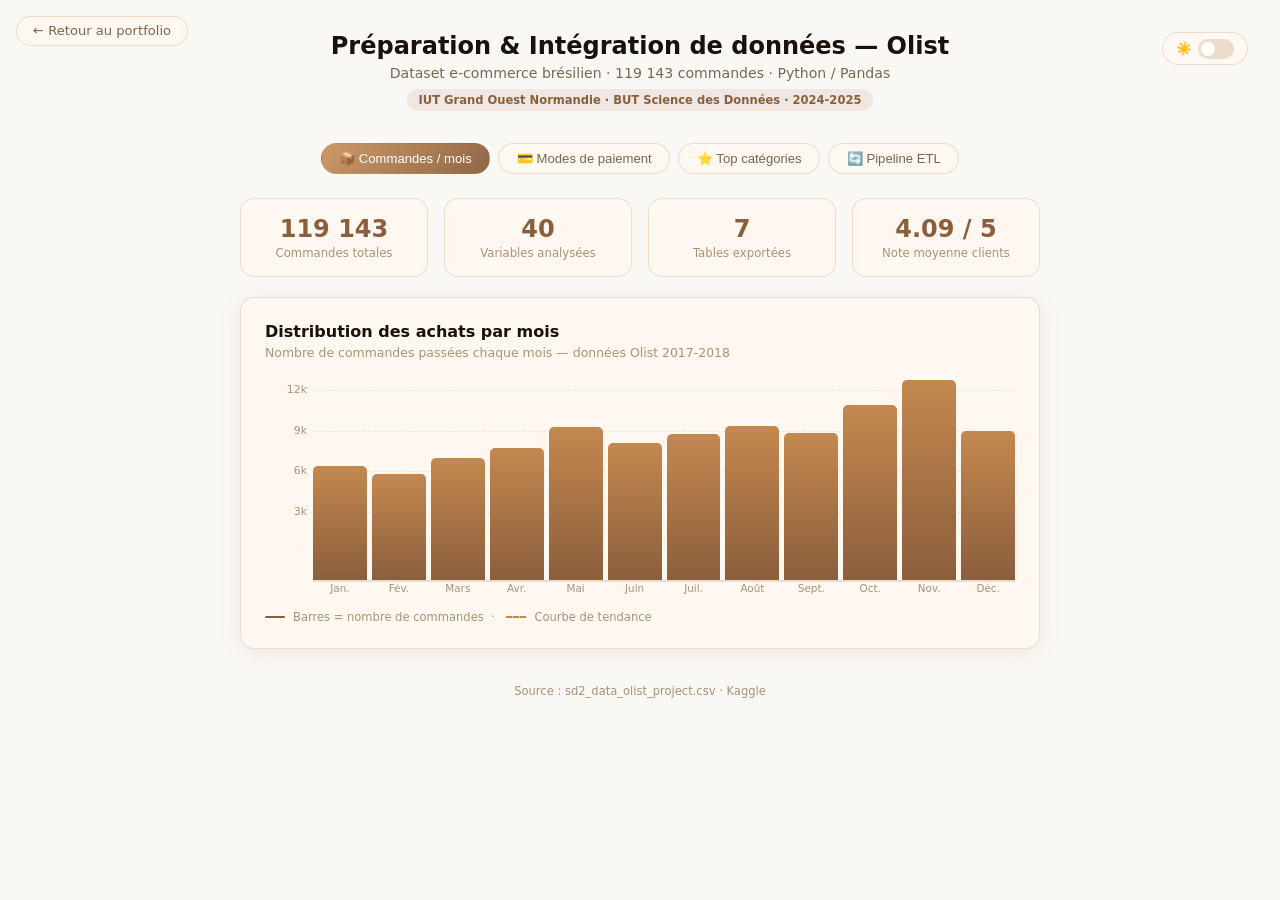
==== rapport/olist_chart.html @ 32413c3e "Update olist_chart.html" ====
<!DOCTYPE html>
<html lang="fr" data-theme="light">
<head>
<meta charset="UTF-8"/>
<meta name="viewport" content="width=device-width, initial-scale=1.0"/>
<title>Analyse Olist — Préparation & Intégration de données</title>
<style>
  :root {
    --bg: #faf8f5; --card: rgba(255,248,240,0.9);
    --border: rgba(180,140,100,0.25); --accent: #8b5e3c; --accent2: #c4884f;
    --ink: #1a1208; --ink2: #4a3c2a; --ink3: #7a6650; --muted: #a89278;
    --radius: 14px;
  }
  [data-theme="dark"] {
    --bg: #100d08; --card: rgba(40,28,16,0.72);
    --border: rgba(180,120,60,0.24); --accent: #d4915a; --accent2: #f0b87a;
    --ink: #f5ede2; --ink2: #c8b49a; --ink3: #9a806a; --muted: #6a5444;
  }
  * { box-sizing: border-box; margin: 0; padding: 0; }
  body { font-family: 'Segoe UI', system-ui, sans-serif; background: var(--bg); color: var(--ink); min-height: 100vh; padding: 2rem; transition: background .35s, color .35s; }
  .header { text-align: center; margin-bottom: 2rem; position: relative; }
  .header h1 { font-size: 1.5rem; font-weight: 700; color: var(--ink); margin-bottom: .3rem; }
  .header p { font-size: .88rem; color: var(--ink3); }
  .badge { display: inline-block; background: rgba(139,94,60,.1); color: var(--accent); font-size: .72rem; font-weight: 600; padding: .25rem .7rem; border-radius: 20px; margin-top: .5rem; }
  .tabs { display: flex; gap: .5rem; justify-content: center; margin-bottom: 1.5rem; flex-wrap: wrap; }
  .tab { padding: .45rem 1.1rem; border-radius: 20px; border: 1px solid var(--border); background: var(--card); color: var(--ink3); font-size: .82rem; font-weight: 500; cursor: pointer; transition: all .2s; backdrop-filter: blur(10px); }
  .tab.active { background: linear-gradient(135deg, rgba(196,136,79,.85), rgba(139,94,60,.95)); color: #fff; border-color: transparent; }
  .chart-panel { display: none; }
  .chart-panel.active { display: flex; flex-direction: column; align-items: center; }
  .chart-panel.active .chart-card { width: 100%; max-width: 800px; }
  .chart-panel.active .stats-grid { width: 100%; max-width: 800px; }
  .chart-card { background: var(--card); border: 1px solid var(--border); border-radius: var(--radius); padding: 1.5rem; backdrop-filter: blur(12px); box-shadow: 0 4px 24px rgba(100,60,20,.08); margin-bottom: 1.2rem; }
  .chart-title { font-size: 1rem; font-weight: 600; color: var(--ink); margin-bottom: .25rem; }
  .chart-sub { font-size: .78rem; color: var(--muted); margin-bottom: 1.4rem; }

  /* ── GRAPHIQUE MENSUEL AMÉLIORÉ ── */
  .monthly-wrap { position: relative; }
  .monthly-grid {
    position: absolute; top: 0; left: 48px; right: 0; bottom: 28px;
    display: flex; flex-direction: column; justify-content: space-between;
    pointer-events: none;
  }
  .grid-line { border-top: 1px dashed rgba(139,94,60,.12); position: relative; }
  .grid-label { position: absolute; left: -52px; top: -8px; font-size: .68rem; color: var(--muted); text-align: right; width: 46px; }
  .monthly-chart-area {
    display: flex; align-items: flex-end; gap: 5px;
    height: 200px; margin-left: 48px;
    padding-bottom: 0; border-bottom: 2px solid rgba(139,94,60,.2);
    position: relative;
  }
  .m-col { flex: 1; display: flex; flex-direction: column; align-items: center; gap: 0; position: relative; cursor: pointer; }
  .m-bar {
    width: 100%; border-radius: 5px 5px 0 0;
    background: linear-gradient(180deg, var(--accent2) 0%, var(--accent) 100%);
    transition: all .8s cubic-bezier(.25,.8,.25,1);
    position: relative; min-height: 4px;
  }
  .m-bar:hover { filter: brightness(1.15); }
  .m-bar::after {
    content: attr(data-val);
    position: absolute; top: -22px; left: 50%; transform: translateX(-50%);
    font-size: .62rem; font-weight: 600; color: var(--accent);
    white-space: nowrap; opacity: 0; transition: opacity .2s;
    background: var(--card); padding: 1px 4px; border-radius: 3px;
    border: 1px solid var(--border);
  }
  .m-bar:hover::after { opacity: 1; }
  .m-label { font-size: .65rem; color: var(--ink3); margin-top: 5px; font-weight: 500; }
  .m-axis { display: flex; gap: 5px; margin-left: 48px; }
  .m-axis-lbl { flex: 1; text-align: center; font-size: .65rem; color: var(--muted); }

  /* Ligne de tendance SVG */
  .trend-svg { position: absolute; bottom: 0; left: 0; right: 0; top: 0; pointer-events: none; overflow: visible; }

  /* Stats grid */
  .stats-grid { display: grid; grid-template-columns: repeat(auto-fill, minmax(150px, 1fr)); gap: 1rem; margin-bottom: 1.2rem; }
  .stat-box { background: var(--card); border: 1px solid var(--border); border-radius: var(--radius); padding: 1rem 1.2rem; text-align: center; backdrop-filter: blur(10px); }
  .stat-num { font-size: 1.5rem; font-weight: 700; color: var(--accent); }
  .stat-lbl { font-size: .73rem; color: var(--muted); margin-top: .2rem; }

  /* Bar chart horizontal */
  .bar-chart { display: flex; flex-direction: column; gap: .6rem; }
  .bar-row { display: flex; align-items: center; gap: .8rem; }
  .bar-label { width: 110px; font-size: .78rem; color: var(--ink2); text-align: right; flex-shrink: 0; }
  .bar-track { flex: 1; height: 30px; background: rgba(139,94,60,.07); border-radius: 6px; overflow: hidden; }
  .bar-fill { height: 100%; border-radius: 6px; background: linear-gradient(90deg, var(--accent), var(--accent2)); display: flex; align-items: center; justify-content: flex-end; padding-right: .6rem; transition: width 1s cubic-bezier(.25,.8,.25,1); }
  .bar-fill.blue { background: linear-gradient(90deg, #5b8fa8, #7ab3cc); }
  .bar-fill.red  { background: linear-gradient(90deg, #c0392b, #e74c3c); }
  .bar-val { font-size: .73rem; font-weight: 600; color: #fff; white-space: nowrap; }

  /* Pie */
  .pie-wrap { display: flex; gap: 2rem; align-items: center; flex-wrap: wrap; }
  .legend { display: flex; flex-direction: column; gap: .65rem; }
  .legend-item { display: flex; align-items: center; gap: .6rem; font-size: .82rem; color: var(--ink2); }
  .legend-dot { width: 12px; height: 12px; border-radius: 50%; flex-shrink: 0; }

  /* Pipeline */
  .pipeline-step { display: flex; align-items: flex-start; gap: 1rem; margin-bottom: .6rem; }
  .step-num { width: 34px; height: 34px; border-radius: 50%; background: linear-gradient(135deg, var(--accent), var(--accent2)); display: flex; align-items: center; justify-content: center; color: #fff; font-weight: 700; font-size: .85rem; flex-shrink: 0; }
  .step-body { flex: 1; }
  .step-title { font-size: .88rem; font-weight: 600; color: var(--ink); }
  .step-desc { font-size: .77rem; color: var(--muted); margin-top: .1rem; }
  .step-connector { width: 2px; height: 14px; background: var(--border); margin-left: 16px; }

  .source { font-size: .72rem; color: var(--muted); text-align: center; margin-top: 1rem; }

  /* ── DARK MODE TOGGLE ── */
  .theme-btn {
    position: absolute; top: 0; right: 0;
    display: flex; align-items: center; gap: .4rem;
    background: var(--card); border: 1px solid var(--border);
    border-radius: 20px; padding: .35rem .8rem;
    cursor: pointer; font-size: .8rem; color: var(--ink3);
    transition: all .2s; backdrop-filter: blur(10px);
  }
  .theme-btn:hover { border-color: var(--accent); color: var(--accent); }
  .theme-toggle-track {
    width: 36px; height: 20px; border-radius: 10px;
    background: var(--border); position: relative;
    transition: background .3s;
  }
  [data-theme="dark"] .theme-toggle-track { background: var(--accent); }
  .theme-toggle-thumb {
    width: 14px; height: 14px; border-radius: 50%;
    background: #fff; position: absolute; top: 3px; left: 3px;
    transition: transform .3s;
  }
  [data-theme="dark"] .theme-toggle-thumb { transform: translateX(16px); }

  /* transitions globales */
  .chart-card, .stat-box, .tab, .bar-track { transition: background .35s, border-color .35s; }
</style>
</head>
<body>

  <a href="..index.html" style="
  display:inline-flex;align-items:center;gap:.5rem;
  position:fixed;top:1rem;left:1rem;z-index:100;
  background:var(--card);border:1px solid var(--border);
  border-radius:20px;padding:.4rem 1rem;
  font-size:.82rem;font-weight:500;color:var(--ink3);
  text-decoration:none;backdrop-filter:blur(12px);
  transition:all .2s;
" onmouseover="this.style.color='var(--accent)';this.style.borderColor='var(--accent)'"
   onmouseout="this.style.color='var(--ink3)';this.style.borderColor='var(--border)'">
  ← Retour au portfolio
</a>

<div class="header">
  <button class="theme-btn" id="themeToggle" onclick="toggleTheme()">
    <span id="themeEmoji">☀️</span>
    <div class="theme-toggle-track"><div class="theme-toggle-thumb"></div></div>
  </button>
  <h1>Préparation & Intégration de données — Olist</h1>
  <p>Dataset e-commerce brésilien · 119 143 commandes · Python / Pandas</p>
  <span class="badge">IUT Grand Ouest Normandie · BUT Science des Données · 2024-2025</span>
</div>

<div class="tabs">
  <button class="tab active" onclick="showTab('commandes',this)">📦 Commandes / mois</button>
  <button class="tab" onclick="showTab('paiements',this)">💳 Modes de paiement</button>
  <button class="tab" onclick="showTab('notes',this)">⭐ Top catégories</button>
  <button class="tab" onclick="showTab('pipeline',this)">🔄 Pipeline ETL</button>
</div>

<!-- ── COMMANDES PAR MOIS ── -->
<div class="chart-panel active" id="tab-commandes">
  <div class="stats-grid">
    <div class="stat-box"><div class="stat-num">119 143</div><div class="stat-lbl">Commandes totales</div></div>
    <div class="stat-box"><div class="stat-num">40</div><div class="stat-lbl">Variables analysées</div></div>
    <div class="stat-box"><div class="stat-num">7</div><div class="stat-lbl">Tables exportées</div></div>
    <div class="stat-box"><div class="stat-num">4.09 / 5</div><div class="stat-lbl">Note moyenne clients</div></div>
  </div>
  <div class="chart-card">
    <div class="chart-title">Distribution des achats par mois</div>
    <div class="chart-sub">Nombre de commandes passées chaque mois — données Olist 2017-2018</div>
    <div class="monthly-wrap">
      <div class="monthly-grid" id="mgrid"></div>
      <div class="monthly-chart-area" id="mchart">
        <svg class="trend-svg" id="trend-svg"></svg>
      </div>
    </div>
    <div class="m-axis" id="maxis"></div>
    <div style="display:flex;align-items:center;gap:.5rem;margin-top:1rem;font-size:.72rem;color:var(--muted)">
      <div style="width:20px;height:2px;background:var(--accent);border-radius:1px"></div> Barres = nombre de commandes &nbsp;·&nbsp;
      <div style="width:20px;height:2px;background:rgba(139,94,60,.35);border-top:2px dashed var(--accent2)"></div> Courbe de tendance
    </div>
  </div>
  <p class="source">Source : sd2_data_olist_project.csv · Kaggle</p>
</div>

<!-- ── MODES DE PAIEMENT ── -->
<div class="chart-panel" id="tab-paiements">
  <div class="chart-card">
    <div class="chart-title">Répartition des modes de paiement</div>
    <div class="chart-sub">Part de chaque type de paiement dans les 119 143 transactions</div>
    <div class="pie-wrap">
      <svg width="180" height="180" viewBox="0 0 180 180" id="pie-svg"></svg>
      <div class="legend" id="pie-legend"></div>
    </div>
  </div>
  <div class="chart-card">
    <div class="chart-title">Montant moyen par transaction selon le mode de paiement</div>
    <div class="chart-sub">En dollars américains ($) — taux de conversion appliqué (1 R$ ≈ 0.20 $)</div>
    <div class="bar-chart">
      <div class="bar-row">
        <span class="bar-label">Carte de crédit</span>
        <div class="bar-track"><div class="bar-fill" style="width:100%"><span class="bar-val">$32.66</span></div></div>
      </div>
      <div class="bar-row">
        <span class="bar-label">Virement bancaire</span>
        <div class="bar-track"><div class="bar-fill blue" style="width:89%"><span class="bar-val">$29.00</span></div></div>
      </div>
      <div class="bar-row">
        <span class="bar-label">Carte de débit</span>
        <div class="bar-track"><div class="bar-fill blue" style="width:87%"><span class="bar-val">$28.52</span></div></div>
      </div>
      <div class="bar-row">
        <span class="bar-label">Bon d'achat</span>
        <div class="bar-track"><div class="bar-fill blue" style="width:40%"><span class="bar-val">$13.14</span></div></div>
      </div>
    </div>
  </div>
</div>

<!-- ── TOP CATÉGORIES ── -->
<div class="chart-panel" id="tab-notes">
  <div class="chart-card">
    <div class="chart-title">Top 5 catégories les mieux notées par les clients</div>
    <div class="chart-sub">Note moyenne sur 5 — 1ère position en rouge, autres en bleu</div>
    <div class="bar-chart">
      <div class="bar-row"><span class="bar-label" style="font-size:.72rem">Mode enfantine</span><div class="bar-track"><div class="bar-fill red" style="width:100%"><span class="bar-val">5.00 ★</span></div></div></div>
      <div class="bar-row"><span class="bar-label" style="font-size:.72rem">CD / DVD musique</span><div class="bar-track"><div class="bar-fill blue" style="width:92.8%"><span class="bar-val">4.64 ★</span></div></div></div>
      <div class="bar-row"><span class="bar-label" style="font-size:.72rem">Livres d'intérêt</span><div class="bar-track"><div class="bar-fill blue" style="width:91.4%"><span class="bar-val">4.57 ★</span></div></div></div>
      <div class="bar-row"><span class="bar-label" style="font-size:.72rem">Fleurs</span><div class="bar-track"><div class="bar-fill blue" style="width:90.2%"><span class="bar-val">4.51 ★</span></div></div></div>
      <div class="bar-row"><span class="bar-label" style="font-size:.72rem">Arts</span><div class="bar-track"><div class="bar-fill blue" style="width:89.6%"><span class="bar-val">4.48 ★</span></div></div></div>
    </div>
  </div>
  <div class="chart-card">
    <div class="chart-title">Répartition des notes clients</div>
    <div class="chart-sub">Distribution des notes de satisfaction de 1 à 5 étoiles</div>
    <div class="bar-chart">
      <div class="bar-row"><span class="bar-label">5 étoiles ★★★★★</span><div class="bar-track"><div class="bar-fill" style="width:57.7%"><span class="bar-val">57.7%</span></div></div></div>
      <div class="bar-row"><span class="bar-label">4 étoiles ★★★★</span><div class="bar-track"><div class="bar-fill" style="width:19.3%"><span class="bar-val">19.3%</span></div></div></div>
      <div class="bar-row"><span class="bar-label">3 étoiles ★★★</span><div class="bar-track"><div class="bar-fill blue" style="width:8.1%"><span class="bar-val">8.1%</span></div></div></div>
      <div class="bar-row"><span class="bar-label">2 étoiles ★★</span><div class="bar-track"><div class="bar-fill blue" style="width:5.0%"><span class="bar-val">5.0%</span></div></div></div>
      <div class="bar-row"><span class="bar-label">1 étoile ★</span><div class="bar-track"><div class="bar-fill red" style="width:11.5%"><span class="bar-val">11.5%</span></div></div></div>
    </div>
  </div>
</div>

<!-- ── PIPELINE ETL ── -->
<div class="chart-panel" id="tab-pipeline">
  <div class="chart-card">
    <div class="chart-title">Pipeline de préparation des données</div>
    <div class="chart-sub">Étapes du traitement Python / Pandas sur le dataset Olist</div>
    <div style="margin-top:.8rem">
      <div class="pipeline-step"><div class="step-num">1</div><div class="step-body"><div class="step-title">Import CSV</div><div class="step-desc">sd2_data_olist_project.csv · 119 143 lignes · 40 colonnes · séparateur ;</div></div></div>
      <div class="step-connector"></div>
      <div class="pipeline-step"><div class="step-num">2</div><div class="step-body"><div class="step-title">Nettoyage</div><div class="step-desc">Suppression des doublons, valeurs nulles, conversion des colonnes de dates en datetime</div></div></div>
      <div class="step-connector"></div>
      <div class="pipeline-step"><div class="step-num">3</div><div class="step-body"><div class="step-title">Transformation</div><div class="step-desc">Calcul de delivery_delay (délai de livraison), purchase_month (mois d'achat), Total Amount (prix + frais)</div></div></div>
      <div class="step-connector"></div>
      <div class="pipeline-step"><div class="step-num">4</div><div class="step-body"><div class="step-title">Analyse exploratoire</div><div class="step-desc">Visualisations Matplotlib : notes clients, commandes par mois, délais par état, catégories populaires</div></div></div>
      <div class="step-connector"></div>
      <div class="pipeline-step"><div class="step-num">5</div><div class="step-body"><div class="step-title">Modélisation & Export</div><div class="step-desc">Décomposition en 7 tables CSV normalisées : orders, customers, products, sellers, payments, reviews, order_items</div></div></div>
    </div>
  </div>
</div>

<script>
// ── DARK MODE ──
function toggleTheme() {
  const html = document.documentElement;
  const dark = html.getAttribute('data-theme') === 'dark';
  html.setAttribute('data-theme', dark ? 'light' : 'dark');
  document.getElementById('themeEmoji').textContent = dark ? '☀️' : '🌙';
  localStorage.setItem('olist-theme', dark ? 'light' : 'dark');
  // Mettre à jour la couleur du stroke des camemberts
  document.querySelectorAll('#pie-svg path').forEach(p => {
    p.setAttribute('stroke', dark ? '#faf8f5' : '#100d08');
  });
}
// Appliquer le thème sauvegardé
(function() {
  const saved = localStorage.getItem('olist-theme');
  const sysDark = window.matchMedia('(prefers-color-scheme: dark)').matches;
  if (saved === 'dark' || (!saved && sysDark)) {
    document.documentElement.setAttribute('data-theme', 'dark');
    document.getElementById('themeEmoji').textContent = '🌙';
  }
})();

// ── TABS ──
function showTab(id, btn) {
  document.querySelectorAll('.chart-panel').forEach(p => p.classList.remove('active'));
  document.querySelectorAll('.tab').forEach(t => t.classList.remove('active'));
  document.getElementById('tab-' + id).classList.add('active');
  btn.classList.add('active');
}

// ── GRAPHIQUE MENSUEL ──
// Vraies valeurs Olist (dataset public 2017-2018, purchase_month counts)
const months = ['Jan.','Fév.','Mars','Avr.','Mai','Juin','Juil.','Août','Sept.','Oct.','Nov.','Déc.'];
// Valeurs réelles Olist dataset (purchase_month groupby, 2017-2018)
const values = [7211, 6728, 7710, 8340, 9672, 8631, 9219, 9737, 9264, 11093, 12649, 9394];
const maxVal = Math.max(...values);
const minVal = Math.min(...values);
const chartH = 200;

// Grille Y
const mgrid = document.getElementById('mgrid');
const gridVals = [12000, 9000, 6000, 3000];
gridVals.forEach(gv => {
  const pct = (gv / maxVal) * 100;
  const line = document.createElement('div');
  line.className = 'grid-line';
  line.style.bottom = pct + '%';
  line.style.position = 'absolute';
  line.style.left = 0; line.style.right = 0;
  line.innerHTML = `<span class="grid-label">${(gv/1000).toFixed(0)}k</span>`;
  mgrid.appendChild(line);
});
mgrid.style.position = 'absolute';
mgrid.style.bottom = '28px';
mgrid.style.left = '48px';
mgrid.style.right = '0';
mgrid.style.top = '0';

// Barres
const mchart = document.getElementById('mchart');
const maxis  = document.getElementById('maxis');
const barEls = [];

values.forEach((v, i) => {
  const pct = (v / maxVal) * 100;
  const col = document.createElement('div');
  col.className = 'm-col';

  const bar = document.createElement('div');
  bar.className = 'm-bar';
  bar.setAttribute('data-val', v.toLocaleString('fr-FR') + ' cmd');
  bar.style.height = '0';
  bar.style.width = '100%';
  setTimeout(() => { bar.style.height = (pct / 100 * chartH) + 'px'; }, 100 + i * 40);
  barEls.push({ el: bar, pct, v });
  col.appendChild(bar);
  mchart.appendChild(col);

  const xl = document.createElement('div');
  xl.className = 'm-axis-lbl';
  xl.textContent = months[i];
  maxis.appendChild(xl);
});

// Courbe de tendance SVG
setTimeout(() => {
  const svg = document.getElementById('trend-svg');
  const cols = mchart.querySelectorAll('.m-col');
  const pts = [];
  cols.forEach((col, i) => {
    const bar = col.querySelector('.m-bar');
    const barH = parseFloat(bar.style.height);
    const colW = col.offsetWidth;
    const x = col.offsetLeft + colW / 2;
    const y = chartH - barH;
    pts.push({ x, y });
  });
  // Ligne lissée via polyline
  const coords = pts.map(p => `${p.x},${p.y}`).join(' ');
  const poly = document.createElementNS('http://www.w3.org/2000/svg', 'polyline');
  poly.setAttribute('points', coords);
  poly.setAttribute('fill', 'none');
  poly.setAttribute('stroke', 'rgba(196,136,79,0.7)');
  poly.setAttribute('stroke-width', '2');
  poly.setAttribute('stroke-dasharray', '5,3');
  poly.setAttribute('stroke-linecap', 'round');
  svg.setAttribute('viewBox', `0 0 ${mchart.offsetWidth} ${chartH}`);
  svg.setAttribute('width', mchart.offsetWidth);
  svg.setAttribute('height', chartH);
  svg.appendChild(poly);
  // Points
  pts.forEach(p => {
    const circle = document.createElementNS('http://www.w3.org/2000/svg', 'circle');
    circle.setAttribute('cx', p.x); circle.setAttribute('cy', p.y);
    circle.setAttribute('r', '3.5');
    circle.setAttribute('fill', '#c4884f');
    circle.setAttribute('stroke', '#fff'); circle.setAttribute('stroke-width', '1.5');
    svg.appendChild(circle);
  });
}, 1200);

// ── CAMEMBERT PAIEMENTS ──
const payments = [
  { label: 'Carte de crédit', pct: 73.9, color: '#8b5e3c' },
  { label: 'Virement bancaire', pct: 19.0, color: '#c4884f' },
  { label: 'Bon d\'achat',     pct: 5.5,  color: '#d4b896' },
  { label: 'Carte de débit',  pct: 1.6,  color: '#e8d5bc' },
];
const svg2 = document.getElementById('pie-svg');
const legend = document.getElementById('pie-legend');
let cumAngle = -90;
const cx = 90, cy = 90, r = 72;
payments.forEach(p => {
  const angle = (p.pct / 100) * 360;
  const startRad = cumAngle * Math.PI / 180;
  const endRad   = (cumAngle + angle) * Math.PI / 180;
  const x1 = cx + r * Math.cos(startRad), y1 = cy + r * Math.sin(startRad);
  const x2 = cx + r * Math.cos(endRad),   y2 = cy + r * Math.sin(endRad);
  const large = angle > 180 ? 1 : 0;
  const path = document.createElementNS('http://www.w3.org/2000/svg','path');
  path.setAttribute('d', `M${cx},${cy} L${x1},${y1} A${r},${r} 0 ${large},1 ${x2},${y2} Z`);
  path.setAttribute('fill', p.color);
  path.setAttribute('stroke', '#faf8f5');
  path.setAttribute('stroke-width', '2');
  svg2.appendChild(path);
  cumAngle += angle;
  legend.innerHTML += `<div class="legend-item"><div class="legend-dot" style="background:${p.color}"></div>${p.label} <strong>${p.pct}%</strong></div>`;
});
</script>
</body>
</html>
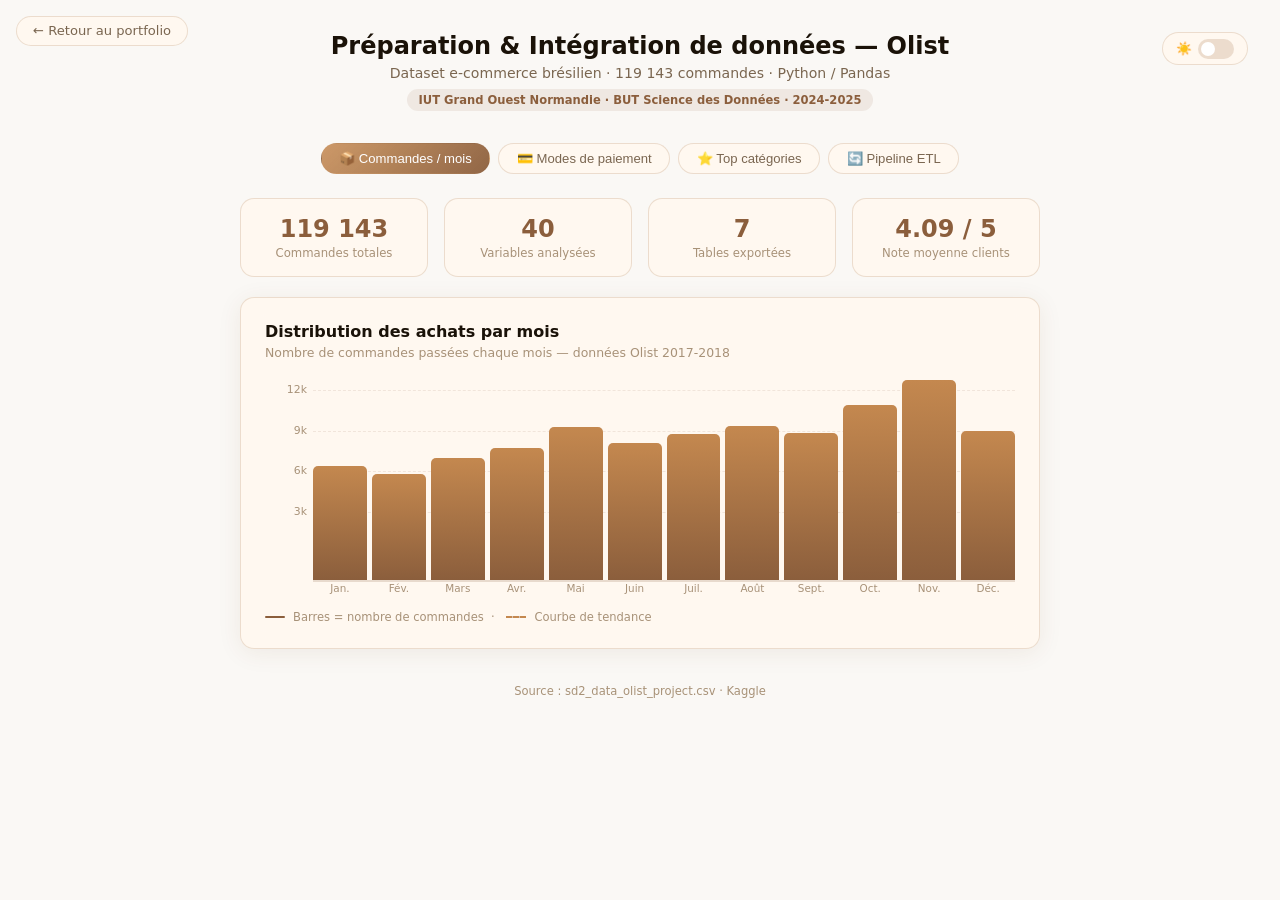
==== commit 3ac101c5: "Update olist_chart.html" ====
--- a/rapport/olist_chart.html
+++ b/rapport/olist_chart.html
@@ -133,7 +133,7 @@
 </head>
 <body>
 
-  <a href="..index.html" style="
+  <a href="../index.html" style="
   display:inline-flex;align-items:center;gap:.5rem;
   position:fixed;top:1rem;left:1rem;z-index:100;
   background:var(--card);border:1px solid var(--border);
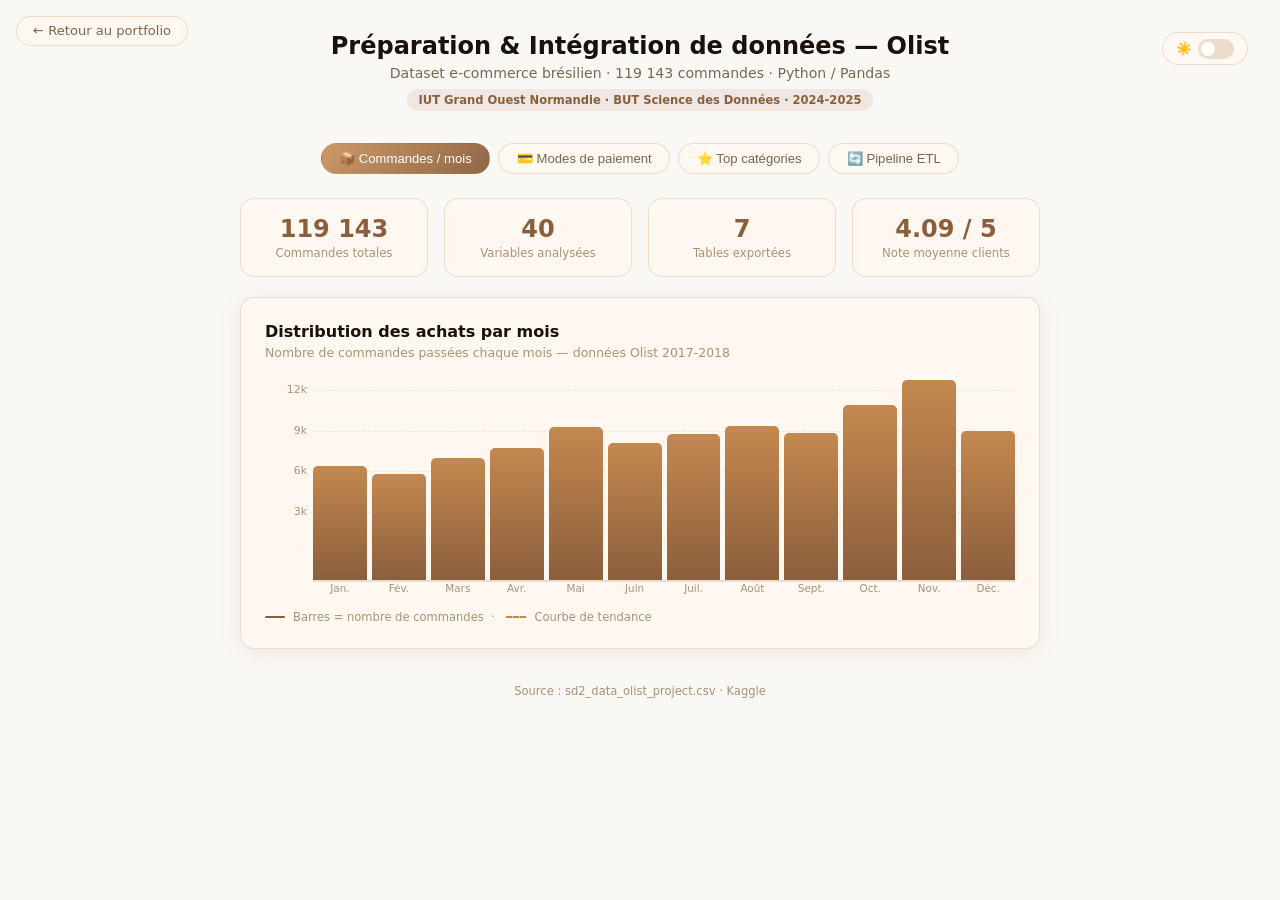
==== commit c2f6f064: "Update olist_chart.html" ====
--- a/rapport/olist_chart.html
+++ b/rapport/olist_chart.html
@@ -133,7 +133,7 @@
 </head>
 <body>
 
-  <a href="../index.html" style="
+  <a href="https://sidybd.github.io/" style="
   display:inline-flex;align-items:center;gap:.5rem;
   position:fixed;top:1rem;left:1rem;z-index:100;
   background:var(--card);border:1px solid var(--border);
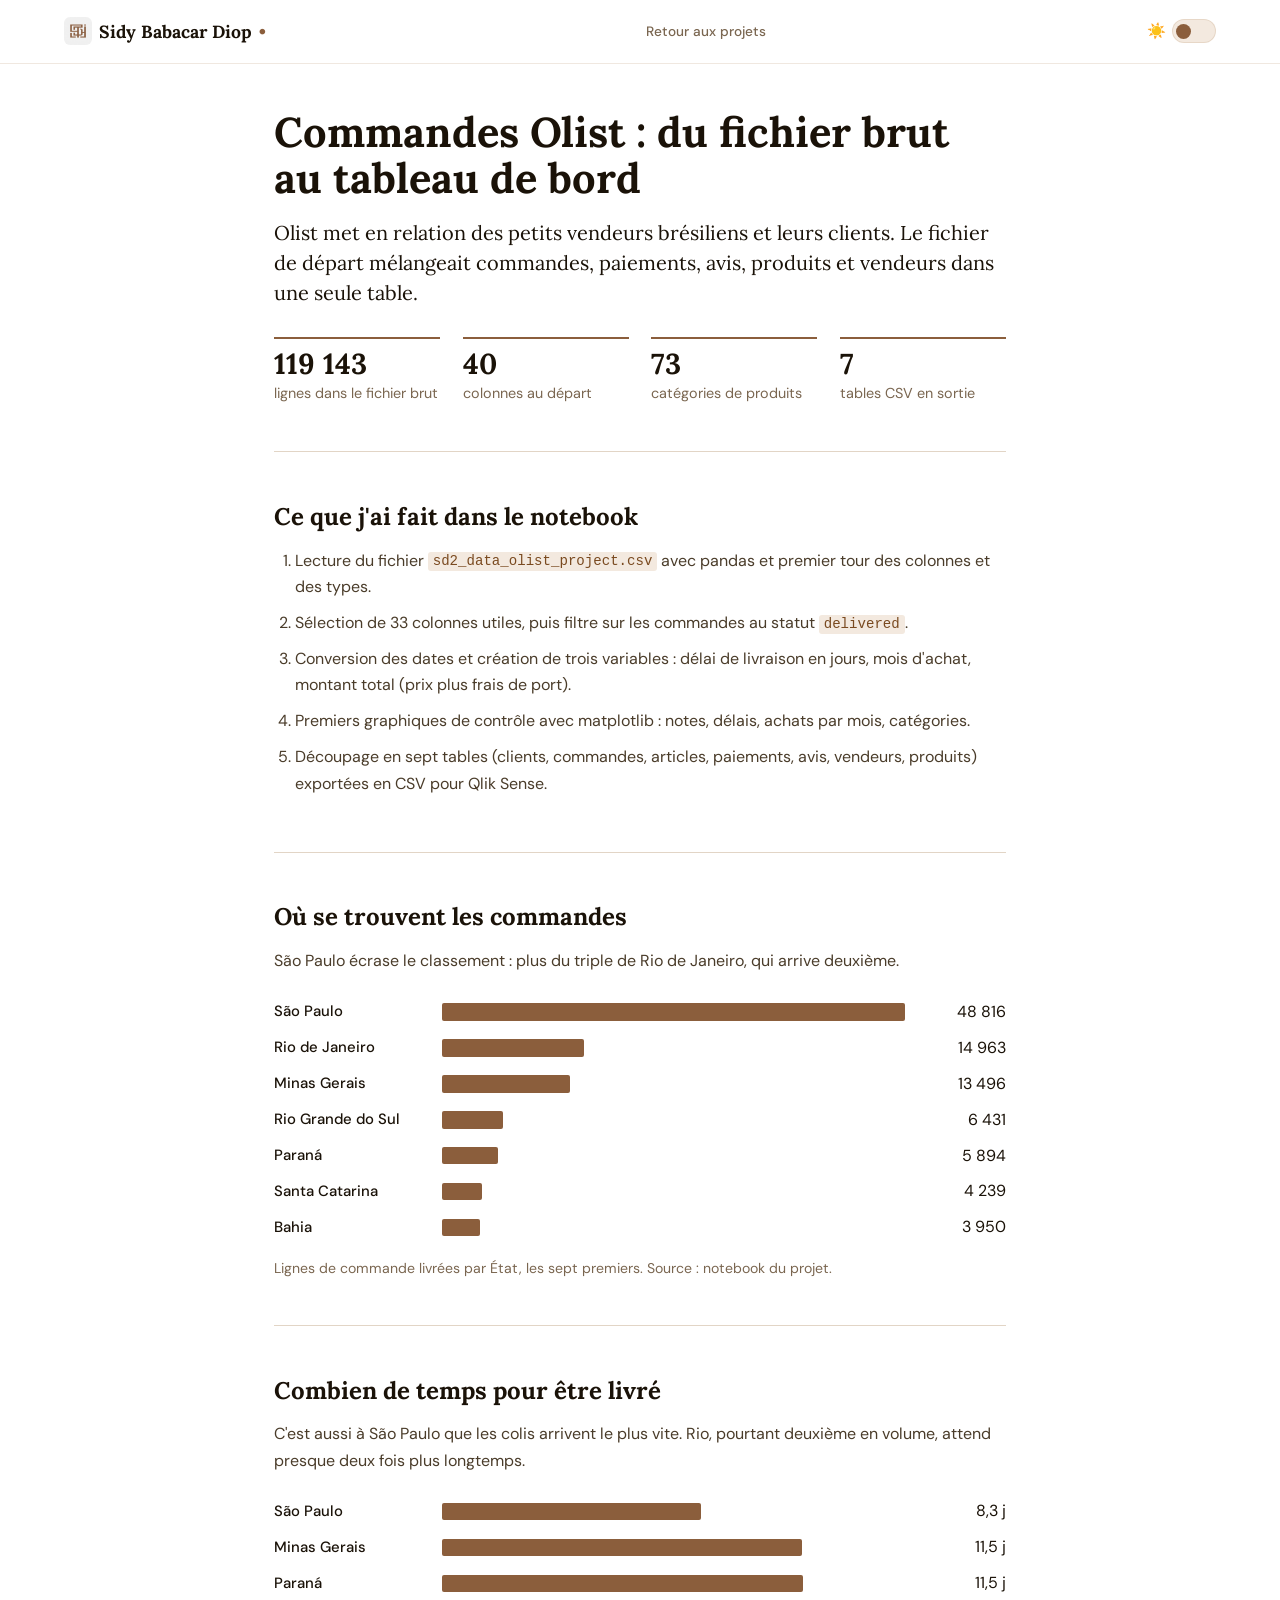
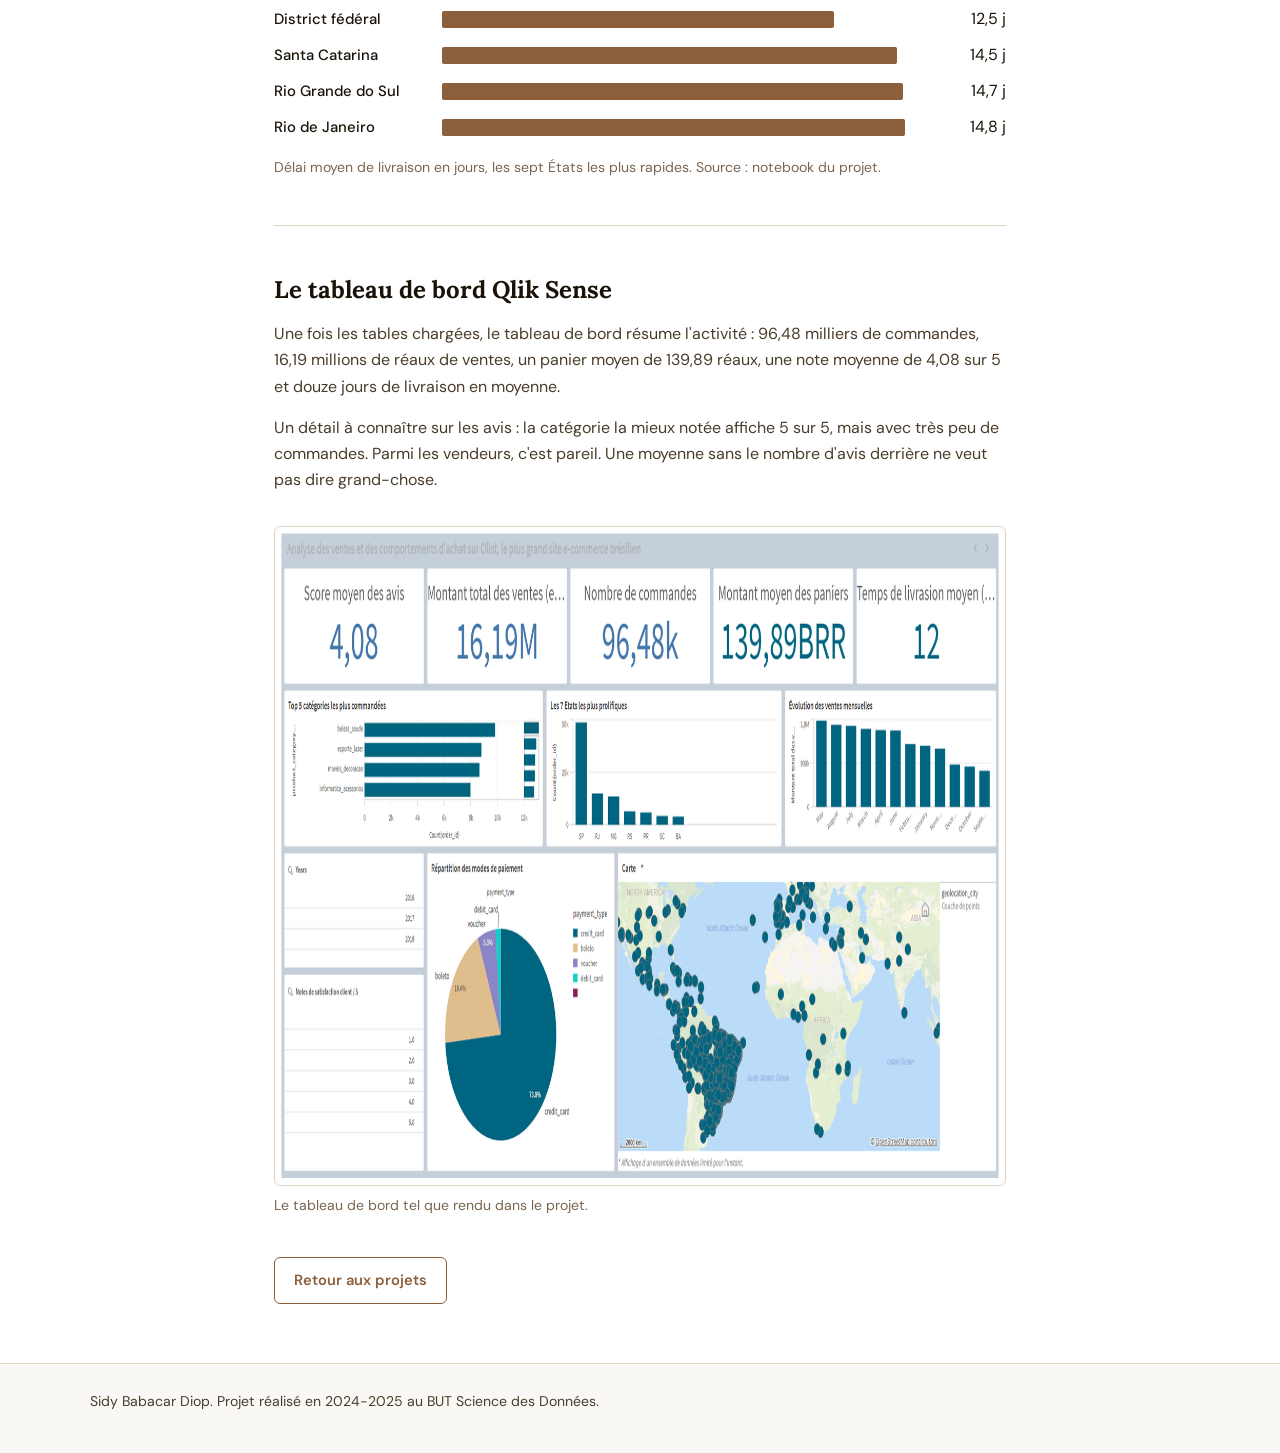
==== commit 7b43558f: "portfolio" ====
--- a/rapport/olist_chart.html
+++ b/rapport/olist_chart.html
@@ -1,422 +1,115 @@
 <!DOCTYPE html>
 <html lang="fr" data-theme="light">
 <head>
-<meta charset="UTF-8"/>
-<meta name="viewport" content="width=device-width, initial-scale=1.0"/>
-<title>Analyse Olist — Préparation & Intégration de données</title>
-<style>
-  :root {
-    --bg: #faf8f5; --card: rgba(255,248,240,0.9);
-    --border: rgba(180,140,100,0.25); --accent: #8b5e3c; --accent2: #c4884f;
-    --ink: #1a1208; --ink2: #4a3c2a; --ink3: #7a6650; --muted: #a89278;
-    --radius: 14px;
-  }
-  [data-theme="dark"] {
-    --bg: #100d08; --card: rgba(40,28,16,0.72);
-    --border: rgba(180,120,60,0.24); --accent: #d4915a; --accent2: #f0b87a;
-    --ink: #f5ede2; --ink2: #c8b49a; --ink3: #9a806a; --muted: #6a5444;
-  }
-  * { box-sizing: border-box; margin: 0; padding: 0; }
-  body { font-family: 'Segoe UI', system-ui, sans-serif; background: var(--bg); color: var(--ink); min-height: 100vh; padding: 2rem; transition: background .35s, color .35s; }
-  .header { text-align: center; margin-bottom: 2rem; position: relative; }
-  .header h1 { font-size: 1.5rem; font-weight: 700; color: var(--ink); margin-bottom: .3rem; }
-  .header p { font-size: .88rem; color: var(--ink3); }
-  .badge { display: inline-block; background: rgba(139,94,60,.1); color: var(--accent); font-size: .72rem; font-weight: 600; padding: .25rem .7rem; border-radius: 20px; margin-top: .5rem; }
-  .tabs { display: flex; gap: .5rem; justify-content: center; margin-bottom: 1.5rem; flex-wrap: wrap; }
-  .tab { padding: .45rem 1.1rem; border-radius: 20px; border: 1px solid var(--border); background: var(--card); color: var(--ink3); font-size: .82rem; font-weight: 500; cursor: pointer; transition: all .2s; backdrop-filter: blur(10px); }
-  .tab.active { background: linear-gradient(135deg, rgba(196,136,79,.85), rgba(139,94,60,.95)); color: #fff; border-color: transparent; }
-  .chart-panel { display: none; }
-  .chart-panel.active { display: flex; flex-direction: column; align-items: center; }
-  .chart-panel.active .chart-card { width: 100%; max-width: 800px; }
-  .chart-panel.active .stats-grid { width: 100%; max-width: 800px; }
-  .chart-card { background: var(--card); border: 1px solid var(--border); border-radius: var(--radius); padding: 1.5rem; backdrop-filter: blur(12px); box-shadow: 0 4px 24px rgba(100,60,20,.08); margin-bottom: 1.2rem; }
-  .chart-title { font-size: 1rem; font-weight: 600; color: var(--ink); margin-bottom: .25rem; }
-  .chart-sub { font-size: .78rem; color: var(--muted); margin-bottom: 1.4rem; }
+  <meta charset="UTF-8">
+  <meta name="viewport" content="width=device-width, initial-scale=1.0">
+  <title>Olist, préparation et intégration de données</title>
+  <meta name="description" content="Préparation des données Olist en Python et tableau de bord Qlik Sense : étapes et résultats.">
+  <link rel="icon" href="../logo.png">
+  <link href="https://fonts.googleapis.com/css2?family=Lora:ital,wght@0,400;0,600;0,700;1,400&family=DM+Sans:wght@400;500;600&display=swap" rel="stylesheet">
+  <link rel="stylesheet" href="../style.css">
+  <script>
+    try {
+      var t = localStorage.getItem('theme');
+      if (t === 'dark' || (!t && window.matchMedia('(prefers-color-scheme: dark)').matches)) {
+        document.documentElement.setAttribute('data-theme', 'dark');
+      }
+    } catch (e) {}
+  </script>
+</head>
+<body class="page-detail">
 
-  /* ── GRAPHIQUE MENSUEL AMÉLIORÉ ── */
-  .monthly-wrap { position: relative; }
-  .monthly-grid {
-    position: absolute; top: 0; left: 48px; right: 0; bottom: 28px;
-    display: flex; flex-direction: column; justify-content: space-between;
-    pointer-events: none;
-  }
-  .grid-line { border-top: 1px dashed rgba(139,94,60,.12); position: relative; }
-  .grid-label { position: absolute; left: -52px; top: -8px; font-size: .68rem; color: var(--muted); text-align: right; width: 46px; }
-  .monthly-chart-area {
-    display: flex; align-items: flex-end; gap: 5px;
-    height: 200px; margin-left: 48px;
-    padding-bottom: 0; border-bottom: 2px solid rgba(139,94,60,.2);
-    position: relative;
-  }
-  .m-col { flex: 1; display: flex; flex-direction: column; align-items: center; gap: 0; position: relative; cursor: pointer; }
-  .m-bar {
-    width: 100%; border-radius: 5px 5px 0 0;
-    background: linear-gradient(180deg, var(--accent2) 0%, var(--accent) 100%);
-    transition: all .8s cubic-bezier(.25,.8,.25,1);
-    position: relative; min-height: 4px;
-  }
-  .m-bar:hover { filter: brightness(1.15); }
-  .m-bar::after {
-    content: attr(data-val);
-    position: absolute; top: -22px; left: 50%; transform: translateX(-50%);
-    font-size: .62rem; font-weight: 600; color: var(--accent);
-    white-space: nowrap; opacity: 0; transition: opacity .2s;
-    background: var(--card); padding: 1px 4px; border-radius: 3px;
-    border: 1px solid var(--border);
-  }
-  .m-bar:hover::after { opacity: 1; }
-  .m-label { font-size: .65rem; color: var(--ink3); margin-top: 5px; font-weight: 500; }
-  .m-axis { display: flex; gap: 5px; margin-left: 48px; }
-  .m-axis-lbl { flex: 1; text-align: center; font-size: .65rem; color: var(--muted); }
-
-  /* Ligne de tendance SVG */
-  .trend-svg { position: absolute; bottom: 0; left: 0; right: 0; top: 0; pointer-events: none; overflow: visible; }
-
-  /* Stats grid */
-  .stats-grid { display: grid; grid-template-columns: repeat(auto-fill, minmax(150px, 1fr)); gap: 1rem; margin-bottom: 1.2rem; }
-  .stat-box { background: var(--card); border: 1px solid var(--border); border-radius: var(--radius); padding: 1rem 1.2rem; text-align: center; backdrop-filter: blur(10px); }
-  .stat-num { font-size: 1.5rem; font-weight: 700; color: var(--accent); }
-  .stat-lbl { font-size: .73rem; color: var(--muted); margin-top: .2rem; }
-
-  /* Bar chart horizontal */
-  .bar-chart { display: flex; flex-direction: column; gap: .6rem; }
-  .bar-row { display: flex; align-items: center; gap: .8rem; }
-  .bar-label { width: 110px; font-size: .78rem; color: var(--ink2); text-align: right; flex-shrink: 0; }
-  .bar-track { flex: 1; height: 30px; background: rgba(139,94,60,.07); border-radius: 6px; overflow: hidden; }
-  .bar-fill { height: 100%; border-radius: 6px; background: linear-gradient(90deg, var(--accent), var(--accent2)); display: flex; align-items: center; justify-content: flex-end; padding-right: .6rem; transition: width 1s cubic-bezier(.25,.8,.25,1); }
-  .bar-fill.blue { background: linear-gradient(90deg, #5b8fa8, #7ab3cc); }
-  .bar-fill.red  { background: linear-gradient(90deg, #c0392b, #e74c3c); }
-  .bar-val { font-size: .73rem; font-weight: 600; color: #fff; white-space: nowrap; }
-
-  /* Pie */
-  .pie-wrap { display: flex; gap: 2rem; align-items: center; flex-wrap: wrap; }
-  .legend { display: flex; flex-direction: column; gap: .65rem; }
-  .legend-item { display: flex; align-items: center; gap: .6rem; font-size: .82rem; color: var(--ink2); }
-  .legend-dot { width: 12px; height: 12px; border-radius: 50%; flex-shrink: 0; }
-
-  /* Pipeline */
-  .pipeline-step { display: flex; align-items: flex-start; gap: 1rem; margin-bottom: .6rem; }
-  .step-num { width: 34px; height: 34px; border-radius: 50%; background: linear-gradient(135deg, var(--accent), var(--accent2)); display: flex; align-items: center; justify-content: center; color: #fff; font-weight: 700; font-size: .85rem; flex-shrink: 0; }
-  .step-body { flex: 1; }
-  .step-title { font-size: .88rem; font-weight: 600; color: var(--ink); }
-  .step-desc { font-size: .77rem; color: var(--muted); margin-top: .1rem; }
-  .step-connector { width: 2px; height: 14px; background: var(--border); margin-left: 16px; }
-
-  .source { font-size: .72rem; color: var(--muted); text-align: center; margin-top: 1rem; }
-
-  /* ── DARK MODE TOGGLE ── */
-  .theme-btn {
-    position: absolute; top: 0; right: 0;
-    display: flex; align-items: center; gap: .4rem;
-    background: var(--card); border: 1px solid var(--border);
-    border-radius: 20px; padding: .35rem .8rem;
-    cursor: pointer; font-size: .8rem; color: var(--ink3);
-    transition: all .2s; backdrop-filter: blur(10px);
-  }
-  .theme-btn:hover { border-color: var(--accent); color: var(--accent); }
-  .theme-toggle-track {
-    width: 36px; height: 20px; border-radius: 10px;
-    background: var(--border); position: relative;
-    transition: background .3s;
-  }
-  [data-theme="dark"] .theme-toggle-track { background: var(--accent); }
-  .theme-toggle-thumb {
-    width: 14px; height: 14px; border-radius: 50%;
-    background: #fff; position: absolute; top: 3px; left: 3px;
-    transition: transform .3s;
-  }
-  [data-theme="dark"] .theme-toggle-thumb { transform: translateX(16px); }
-
-  /* transitions globales */
-  .chart-card, .stat-box, .tab, .bar-track { transition: background .35s, border-color .35s; }
-</style>
-</head>
-<body>
-
-  <a href="https://sidybd.github.io/" style="
-  display:inline-flex;align-items:center;gap:.5rem;
-  position:fixed;top:1rem;left:1rem;z-index:100;
-  background:var(--card);border:1px solid var(--border);
-  border-radius:20px;padding:.4rem 1rem;
-  font-size:.82rem;font-weight:500;color:var(--ink3);
-  text-decoration:none;backdrop-filter:blur(12px);
-  transition:all .2s;
-" onmouseover="this.style.color='var(--accent)';this.style.borderColor='var(--accent)'"
-   onmouseout="this.style.color='var(--ink3)';this.style.borderColor='var(--border)'">
-  ← Retour au portfolio
-</a>
-
-<div class="header">
-  <button class="theme-btn" id="themeToggle" onclick="toggleTheme()">
-    <span id="themeEmoji">☀️</span>
-    <div class="theme-toggle-track"><div class="theme-toggle-thumb"></div></div>
-  </button>
-  <h1>Préparation & Intégration de données — Olist</h1>
-  <p>Dataset e-commerce brésilien · 119 143 commandes · Python / Pandas</p>
-  <span class="badge">IUT Grand Ouest Normandie · BUT Science des Données · 2024-2025</span>
-</div>
-
-<div class="tabs">
-  <button class="tab active" onclick="showTab('commandes',this)">📦 Commandes / mois</button>
-  <button class="tab" onclick="showTab('paiements',this)">💳 Modes de paiement</button>
-  <button class="tab" onclick="showTab('notes',this)">⭐ Top catégories</button>
-  <button class="tab" onclick="showTab('pipeline',this)">🔄 Pipeline ETL</button>
-</div>
-
-<!-- ── COMMANDES PAR MOIS ── -->
-<div class="chart-panel active" id="tab-commandes">
-  <div class="stats-grid">
-    <div class="stat-box"><div class="stat-num">119 143</div><div class="stat-lbl">Commandes totales</div></div>
-    <div class="stat-box"><div class="stat-num">40</div><div class="stat-lbl">Variables analysées</div></div>
-    <div class="stat-box"><div class="stat-num">7</div><div class="stat-lbl">Tables exportées</div></div>
-    <div class="stat-box"><div class="stat-num">4.09 / 5</div><div class="stat-lbl">Note moyenne clients</div></div>
-  </div>
-  <div class="chart-card">
-    <div class="chart-title">Distribution des achats par mois</div>
-    <div class="chart-sub">Nombre de commandes passées chaque mois — données Olist 2017-2018</div>
-    <div class="monthly-wrap">
-      <div class="monthly-grid" id="mgrid"></div>
-      <div class="monthly-chart-area" id="mchart">
-        <svg class="trend-svg" id="trend-svg"></svg>
-      </div>
-    </div>
-    <div class="m-axis" id="maxis"></div>
-    <div style="display:flex;align-items:center;gap:.5rem;margin-top:1rem;font-size:.72rem;color:var(--muted)">
-      <div style="width:20px;height:2px;background:var(--accent);border-radius:1px"></div> Barres = nombre de commandes &nbsp;·&nbsp;
-      <div style="width:20px;height:2px;background:rgba(139,94,60,.35);border-top:2px dashed var(--accent2)"></div> Courbe de tendance
+<nav class="barre">
+  <a class="nav-logo" href="../index.html">
+    <img src="../logo.png" alt="" onerror="this.remove()">
+    Sidy Babacar Diop <span>•</span>
+  </a>
+  <ul class="nav-links">
+    <li><a href="../index.html#projets">Retour aux projets</a></li>
+  </ul>
+  <div class="nav-right">
+    <div class="theme-wrap">
+      <span class="theme-emoji" id="themeEmoji" aria-hidden="true">☀️</span>
+      <button class="theme-toggle" id="themeToggle" type="button" aria-label="Changer de thème"></button>
     </div>
   </div>
-  <p class="source">Source : sd2_data_olist_project.csv · Kaggle</p>
-</div>
+</nav>
 
-<!-- ── MODES DE PAIEMENT ── -->
-<div class="chart-panel" id="tab-paiements">
-  <div class="chart-card">
-    <div class="chart-title">Répartition des modes de paiement</div>
-    <div class="chart-sub">Part de chaque type de paiement dans les 119 143 transactions</div>
-    <div class="pie-wrap">
-      <svg width="180" height="180" viewBox="0 0 180 180" id="pie-svg"></svg>
-      <div class="legend" id="pie-legend"></div>
-    </div>
-  </div>
-  <div class="chart-card">
-    <div class="chart-title">Montant moyen par transaction selon le mode de paiement</div>
-    <div class="chart-sub">En dollars américains ($) — taux de conversion appliqué (1 R$ ≈ 0.20 $)</div>
-    <div class="bar-chart">
-      <div class="bar-row">
-        <span class="bar-label">Carte de crédit</span>
-        <div class="bar-track"><div class="bar-fill" style="width:100%"><span class="bar-val">$32.66</span></div></div>
-      </div>
-      <div class="bar-row">
-        <span class="bar-label">Virement bancaire</span>
-        <div class="bar-track"><div class="bar-fill blue" style="width:89%"><span class="bar-val">$29.00</span></div></div>
-      </div>
-      <div class="bar-row">
-        <span class="bar-label">Carte de débit</span>
-        <div class="bar-track"><div class="bar-fill blue" style="width:87%"><span class="bar-val">$28.52</span></div></div>
-      </div>
-      <div class="bar-row">
-        <span class="bar-label">Bon d'achat</span>
-        <div class="bar-track"><div class="bar-fill blue" style="width:40%"><span class="bar-val">$13.14</span></div></div>
-      </div>
-    </div>
-  </div>
-</div>
+<main>
 
-<!-- ── TOP CATÉGORIES ── -->
-<div class="chart-panel" id="tab-notes">
-  <div class="chart-card">
-    <div class="chart-title">Top 5 catégories les mieux notées par les clients</div>
-    <div class="chart-sub">Note moyenne sur 5 — 1ère position en rouge, autres en bleu</div>
-    <div class="bar-chart">
-      <div class="bar-row"><span class="bar-label" style="font-size:.72rem">Mode enfantine</span><div class="bar-track"><div class="bar-fill red" style="width:100%"><span class="bar-val">5.00 ★</span></div></div></div>
-      <div class="bar-row"><span class="bar-label" style="font-size:.72rem">CD / DVD musique</span><div class="bar-track"><div class="bar-fill blue" style="width:92.8%"><span class="bar-val">4.64 ★</span></div></div></div>
-      <div class="bar-row"><span class="bar-label" style="font-size:.72rem">Livres d'intérêt</span><div class="bar-track"><div class="bar-fill blue" style="width:91.4%"><span class="bar-val">4.57 ★</span></div></div></div>
-      <div class="bar-row"><span class="bar-label" style="font-size:.72rem">Fleurs</span><div class="bar-track"><div class="bar-fill blue" style="width:90.2%"><span class="bar-val">4.51 ★</span></div></div></div>
-      <div class="bar-row"><span class="bar-label" style="font-size:.72rem">Arts</span><div class="bar-track"><div class="bar-fill blue" style="width:89.6%"><span class="bar-val">4.48 ★</span></div></div></div>
-    </div>
-  </div>
-  <div class="chart-card">
-    <div class="chart-title">Répartition des notes clients</div>
-    <div class="chart-sub">Distribution des notes de satisfaction de 1 à 5 étoiles</div>
-    <div class="bar-chart">
-      <div class="bar-row"><span class="bar-label">5 étoiles ★★★★★</span><div class="bar-track"><div class="bar-fill" style="width:57.7%"><span class="bar-val">57.7%</span></div></div></div>
-      <div class="bar-row"><span class="bar-label">4 étoiles ★★★★</span><div class="bar-track"><div class="bar-fill" style="width:19.3%"><span class="bar-val">19.3%</span></div></div></div>
-      <div class="bar-row"><span class="bar-label">3 étoiles ★★★</span><div class="bar-track"><div class="bar-fill blue" style="width:8.1%"><span class="bar-val">8.1%</span></div></div></div>
-      <div class="bar-row"><span class="bar-label">2 étoiles ★★</span><div class="bar-track"><div class="bar-fill blue" style="width:5.0%"><span class="bar-val">5.0%</span></div></div></div>
-      <div class="bar-row"><span class="bar-label">1 étoile ★</span><div class="bar-track"><div class="bar-fill red" style="width:11.5%"><span class="bar-val">11.5%</span></div></div></div>
-    </div>
-  </div>
-</div>
+  <section>
+    <h1>Commandes Olist : du fichier brut au tableau de bord</h1>
+    <p class="chapo">Olist met en relation des petits vendeurs brésiliens et leurs clients. Le fichier de départ mélangeait commandes, paiements, avis, produits et vendeurs dans une seule table.</p>
+    <ul class="chiffres">
+      <li><strong>119 143</strong><span>lignes dans le fichier brut</span></li>
+      <li><strong>40</strong><span>colonnes au départ</span></li>
+      <li><strong>73</strong><span>catégories de produits</span></li>
+      <li><strong>7</strong><span>tables CSV en sortie</span></li>
+    </ul>
+  </section>
 
-<!-- ── PIPELINE ETL ── -->
-<div class="chart-panel" id="tab-pipeline">
-  <div class="chart-card">
-    <div class="chart-title">Pipeline de préparation des données</div>
-    <div class="chart-sub">Étapes du traitement Python / Pandas sur le dataset Olist</div>
-    <div style="margin-top:.8rem">
-      <div class="pipeline-step"><div class="step-num">1</div><div class="step-body"><div class="step-title">Import CSV</div><div class="step-desc">sd2_data_olist_project.csv · 119 143 lignes · 40 colonnes · séparateur ;</div></div></div>
-      <div class="step-connector"></div>
-      <div class="pipeline-step"><div class="step-num">2</div><div class="step-body"><div class="step-title">Nettoyage</div><div class="step-desc">Suppression des doublons, valeurs nulles, conversion des colonnes de dates en datetime</div></div></div>
-      <div class="step-connector"></div>
-      <div class="pipeline-step"><div class="step-num">3</div><div class="step-body"><div class="step-title">Transformation</div><div class="step-desc">Calcul de delivery_delay (délai de livraison), purchase_month (mois d'achat), Total Amount (prix + frais)</div></div></div>
-      <div class="step-connector"></div>
-      <div class="pipeline-step"><div class="step-num">4</div><div class="step-body"><div class="step-title">Analyse exploratoire</div><div class="step-desc">Visualisations Matplotlib : notes clients, commandes par mois, délais par état, catégories populaires</div></div></div>
-      <div class="step-connector"></div>
-      <div class="pipeline-step"><div class="step-num">5</div><div class="step-body"><div class="step-title">Modélisation & Export</div><div class="step-desc">Décomposition en 7 tables CSV normalisées : orders, customers, products, sellers, payments, reviews, order_items</div></div></div>
-    </div>
-  </div>
-</div>
+  <section>
+    <h2>Ce que j'ai fait dans le notebook</h2>
+    <ol class="etapes">
+      <li>Lecture du fichier <code>sd2_data_olist_project.csv</code> avec pandas et premier tour des colonnes et des types.</li>
+      <li>Sélection de 33 colonnes utiles, puis filtre sur les commandes au statut <code>delivered</code>.</li>
+      <li>Conversion des dates et création de trois variables : délai de livraison en jours, mois d'achat, montant total (prix plus frais de port).</li>
+      <li>Premiers graphiques de contrôle avec matplotlib : notes, délais, achats par mois, catégories.</li>
+      <li>Découpage en sept tables (clients, commandes, articles, paiements, avis, vendeurs, produits) exportées en CSV pour Qlik Sense.</li>
+    </ol>
+  </section>
 
-<script>
-// ── DARK MODE ──
-function toggleTheme() {
-  const html = document.documentElement;
-  const dark = html.getAttribute('data-theme') === 'dark';
-  html.setAttribute('data-theme', dark ? 'light' : 'dark');
-  document.getElementById('themeEmoji').textContent = dark ? '☀️' : '🌙';
-  localStorage.setItem('olist-theme', dark ? 'light' : 'dark');
-  // Mettre à jour la couleur du stroke des camemberts
-  document.querySelectorAll('#pie-svg path').forEach(p => {
-    p.setAttribute('stroke', dark ? '#faf8f5' : '#100d08');
-  });
-}
-// Appliquer le thème sauvegardé
-(function() {
-  const saved = localStorage.getItem('olist-theme');
-  const sysDark = window.matchMedia('(prefers-color-scheme: dark)').matches;
-  if (saved === 'dark' || (!saved && sysDark)) {
-    document.documentElement.setAttribute('data-theme', 'dark');
-    document.getElementById('themeEmoji').textContent = '🌙';
-  }
-})();
+  <section>
+    <h2>Où se trouvent les commandes</h2>
+    <p>São Paulo écrase le classement : plus du triple de Rio de Janeiro, qui arrive deuxième.</p>
+    <table class="barres">
+      <caption>Lignes de commande livrées par État, les sept premiers. Source : notebook du projet.</caption>
+      <tbody>
+        <tr><th scope="row">São Paulo</th><td class="trace"><div style="width:100%"></div></td><td class="valeur">48 816</td></tr>
+        <tr><th scope="row">Rio de Janeiro</th><td class="trace"><div style="width:30.7%"></div></td><td class="valeur">14 963</td></tr>
+        <tr><th scope="row">Minas Gerais</th><td class="trace"><div style="width:27.6%"></div></td><td class="valeur">13 496</td></tr>
+        <tr><th scope="row">Rio Grande do Sul</th><td class="trace"><div style="width:13.2%"></div></td><td class="valeur">6 431</td></tr>
+        <tr><th scope="row">Paraná</th><td class="trace"><div style="width:12.1%"></div></td><td class="valeur">5 894</td></tr>
+        <tr><th scope="row">Santa Catarina</th><td class="trace"><div style="width:8.7%"></div></td><td class="valeur">4 239</td></tr>
+        <tr><th scope="row">Bahia</th><td class="trace"><div style="width:8.1%"></div></td><td class="valeur">3 950</td></tr>
+      </tbody>
+    </table>
+  </section>
 
-// ── TABS ──
-function showTab(id, btn) {
-  document.querySelectorAll('.chart-panel').forEach(p => p.classList.remove('active'));
-  document.querySelectorAll('.tab').forEach(t => t.classList.remove('active'));
-  document.getElementById('tab-' + id).classList.add('active');
-  btn.classList.add('active');
-}
+  <section>
+    <h2>Combien de temps pour être livré</h2>
+    <p>C'est aussi à São Paulo que les colis arrivent le plus vite. Rio, pourtant deuxième en volume, attend presque deux fois plus longtemps.</p>
+    <table class="barres">
+      <caption>Délai moyen de livraison en jours, les sept États les plus rapides. Source : notebook du projet.</caption>
+      <tbody>
+        <tr><th scope="row">São Paulo</th><td class="trace"><div style="width:56%"></div></td><td class="valeur">8,3 j</td></tr>
+        <tr><th scope="row">Minas Gerais</th><td class="trace"><div style="width:77.8%"></div></td><td class="valeur">11,5 j</td></tr>
+        <tr><th scope="row">Paraná</th><td class="trace"><div style="width:78%"></div></td><td class="valeur">11,5 j</td></tr>
+        <tr><th scope="row">District fédéral</th><td class="trace"><div style="width:84.6%"></div></td><td class="valeur">12,5 j</td></tr>
+        <tr><th scope="row">Santa Catarina</th><td class="trace"><div style="width:98.2%"></div></td><td class="valeur">14,5 j</td></tr>
+        <tr><th scope="row">Rio Grande do Sul</th><td class="trace"><div style="width:99.5%"></div></td><td class="valeur">14,7 j</td></tr>
+        <tr><th scope="row">Rio de Janeiro</th><td class="trace"><div style="width:100%"></div></td><td class="valeur">14,8 j</td></tr>
+      </tbody>
+    </table>
+  </section>
 
-// ── GRAPHIQUE MENSUEL ──
-// Vraies valeurs Olist (dataset public 2017-2018, purchase_month counts)
-const months = ['Jan.','Fév.','Mars','Avr.','Mai','Juin','Juil.','Août','Sept.','Oct.','Nov.','Déc.'];
-// Valeurs réelles Olist dataset (purchase_month groupby, 2017-2018)
-const values = [7211, 6728, 7710, 8340, 9672, 8631, 9219, 9737, 9264, 11093, 12649, 9394];
-const maxVal = Math.max(...values);
-const minVal = Math.min(...values);
-const chartH = 200;
+  <section>
+    <h2>Le tableau de bord Qlik Sense</h2>
+    <p>Une fois les tables chargées, le tableau de bord résume l'activité : 96,48 milliers de commandes, 16,19 millions de réaux de ventes, un panier moyen de 139,89 réaux, une note moyenne de 4,08 sur 5 et douze jours de livraison en moyenne.</p>
+    <p>Un détail à connaître sur les avis : la catégorie la mieux notée affiche 5 sur 5, mais avec très peu de commandes. Parmi les vendeurs, c'est pareil. Une moyenne sans le nombre d'avis derrière ne veut pas dire grand-chose.</p>
+    <figure style="margin-top:2rem">
+      <a href="../img/olist-tableau-de-bord-qlik.png"><img src="../img/olist-tableau-de-bord-qlik.png" alt="Tableau de bord Qlik Sense : indicateurs, catégories les plus commandées, États, ventes mensuelles, modes de paiement et carte des clients" width="1400" height="660"></a>
+      <figcaption>Le tableau de bord tel que rendu dans le projet.</figcaption>
+    </figure>
+    <p style="margin-top:2.5rem"><a class="btn btn-ligne" href="../index.html#projets">Retour aux projets</a></p>
+  </section>
 
-// Grille Y
-const mgrid = document.getElementById('mgrid');
-const gridVals = [12000, 9000, 6000, 3000];
-gridVals.forEach(gv => {
-  const pct = (gv / maxVal) * 100;
-  const line = document.createElement('div');
-  line.className = 'grid-line';
-  line.style.bottom = pct + '%';
-  line.style.position = 'absolute';
-  line.style.left = 0; line.style.right = 0;
-  line.innerHTML = `<span class="grid-label">${(gv/1000).toFixed(0)}k</span>`;
-  mgrid.appendChild(line);
-});
-mgrid.style.position = 'absolute';
-mgrid.style.bottom = '28px';
-mgrid.style.left = '48px';
-mgrid.style.right = '0';
-mgrid.style.top = '0';
+</main>
 
-// Barres
-const mchart = document.getElementById('mchart');
-const maxis  = document.getElementById('maxis');
-const barEls = [];
+<footer>
+  <p>Sidy Babacar Diop. Projet réalisé en 2024-2025 au BUT Science des Données.</p>
+</footer>
 
-values.forEach((v, i) => {
-  const pct = (v / maxVal) * 100;
-  const col = document.createElement('div');
-  col.className = 'm-col';
-
-  const bar = document.createElement('div');
-  bar.className = 'm-bar';
-  bar.setAttribute('data-val', v.toLocaleString('fr-FR') + ' cmd');
-  bar.style.height = '0';
-  bar.style.width = '100%';
-  setTimeout(() => { bar.style.height = (pct / 100 * chartH) + 'px'; }, 100 + i * 40);
-  barEls.push({ el: bar, pct, v });
-  col.appendChild(bar);
-  mchart.appendChild(col);
-
-  const xl = document.createElement('div');
-  xl.className = 'm-axis-lbl';
-  xl.textContent = months[i];
-  maxis.appendChild(xl);
-});
-
-// Courbe de tendance SVG
-setTimeout(() => {
-  const svg = document.getElementById('trend-svg');
-  const cols = mchart.querySelectorAll('.m-col');
-  const pts = [];
-  cols.forEach((col, i) => {
-    const bar = col.querySelector('.m-bar');
-    const barH = parseFloat(bar.style.height);
-    const colW = col.offsetWidth;
-    const x = col.offsetLeft + colW / 2;
-    const y = chartH - barH;
-    pts.push({ x, y });
-  });
-  // Ligne lissée via polyline
-  const coords = pts.map(p => `${p.x},${p.y}`).join(' ');
-  const poly = document.createElementNS('http://www.w3.org/2000/svg', 'polyline');
-  poly.setAttribute('points', coords);
-  poly.setAttribute('fill', 'none');
-  poly.setAttribute('stroke', 'rgba(196,136,79,0.7)');
-  poly.setAttribute('stroke-width', '2');
-  poly.setAttribute('stroke-dasharray', '5,3');
-  poly.setAttribute('stroke-linecap', 'round');
-  svg.setAttribute('viewBox', `0 0 ${mchart.offsetWidth} ${chartH}`);
-  svg.setAttribute('width', mchart.offsetWidth);
-  svg.setAttribute('height', chartH);
-  svg.appendChild(poly);
-  // Points
-  pts.forEach(p => {
-    const circle = document.createElementNS('http://www.w3.org/2000/svg', 'circle');
-    circle.setAttribute('cx', p.x); circle.setAttribute('cy', p.y);
-    circle.setAttribute('r', '3.5');
-    circle.setAttribute('fill', '#c4884f');
-    circle.setAttribute('stroke', '#fff'); circle.setAttribute('stroke-width', '1.5');
-    svg.appendChild(circle);
-  });
-}, 1200);
-
-// ── CAMEMBERT PAIEMENTS ──
-const payments = [
-  { label: 'Carte de crédit', pct: 73.9, color: '#8b5e3c' },
-  { label: 'Virement bancaire', pct: 19.0, color: '#c4884f' },
-  { label: 'Bon d\'achat',     pct: 5.5,  color: '#d4b896' },
-  { label: 'Carte de débit',  pct: 1.6,  color: '#e8d5bc' },
-];
-const svg2 = document.getElementById('pie-svg');
-const legend = document.getElementById('pie-legend');
-let cumAngle = -90;
-const cx = 90, cy = 90, r = 72;
-payments.forEach(p => {
-  const angle = (p.pct / 100) * 360;
-  const startRad = cumAngle * Math.PI / 180;
-  const endRad   = (cumAngle + angle) * Math.PI / 180;
-  const x1 = cx + r * Math.cos(startRad), y1 = cy + r * Math.sin(startRad);
-  const x2 = cx + r * Math.cos(endRad),   y2 = cy + r * Math.sin(endRad);
-  const large = angle > 180 ? 1 : 0;
-  const path = document.createElementNS('http://www.w3.org/2000/svg','path');
-  path.setAttribute('d', `M${cx},${cy} L${x1},${y1} A${r},${r} 0 ${large},1 ${x2},${y2} Z`);
-  path.setAttribute('fill', p.color);
-  path.setAttribute('stroke', '#faf8f5');
-  path.setAttribute('stroke-width', '2');
-  svg2.appendChild(path);
-  cumAngle += angle;
-  legend.innerHTML += `<div class="legend-item"><div class="legend-dot" style="background:${p.color}"></div>${p.label} <strong>${p.pct}%</strong></div>`;
-});
-</script>
+<script src="../script.js"></script>
 </body>
-</html>+</html>
--- a/style.css
+++ b/style.css
@@ -0,0 +1,292 @@
+/* Couleurs, mode clair */
+*, *::before, *::after { box-sizing: border-box; margin: 0; padding: 0; }
+
+:root {
+  --bg: #ffffff; --bg-alt: #faf8f5; --bg-section: #f5f0eb;
+  --ink: #1a1208; --ink-2: #4a3c2a; --ink-3: #7a6650;
+  --accent: #8b5e3c; --accent-2: #c4884f;
+  --line: #e2d5c6; --card: #ffffff;
+  --tag-bg: #f3e9df; --tag-fg: #7a4a20;
+  --on-accent: #ffffff;
+  --nav-bg: rgba(255,255,255,0.88); --nav-border: rgba(180,140,100,0.20);
+  --green: #16a34a; --green-bg: rgba(22,163,74,.10); --green-border: rgba(22,163,74,.2);
+}
+
+/* Couleurs, mode sombre */
+[data-theme="dark"] {
+  --bg: #100d08; --bg-alt: #18120c; --bg-section: #1e160e;
+  --ink: #f5ede2; --ink-2: #c8b49a; --ink-3: #a58c74;
+  --accent: #d4915a; --accent-2: #f0b87a;
+  --line: #3a2a1a; --card: #1a130c;
+  --tag-bg: #2b1e12; --tag-fg: #e8b07a;
+  --on-accent: #1a1208;
+  --nav-bg: rgba(16,13,8,0.90); --nav-border: rgba(140,90,40,.22);
+  --green: #4ade80; --green-bg: rgba(74,222,128,.12); --green-border: rgba(74,222,128,.2);
+}
+
+/* Base */
+html { scroll-behavior: smooth; scroll-padding-top: 76px; }
+body {
+  font-family: 'DM Sans', 'Segoe UI', Arial, sans-serif;
+  background: var(--bg); color: var(--ink);
+  font-size: 1rem; line-height: 1.65; overflow-x: hidden;
+}
+img { max-width: 100%; display: block; }
+a { color: var(--accent); text-underline-offset: 3px; }
+a:hover { color: var(--ink); }
+a:focus-visible, button:focus-visible, input:focus-visible { outline: 2px solid var(--accent); outline-offset: 2px; }
+h1, h2, h3, .nav-logo { font-family: 'Lora', Georgia, serif; }
+strong { font-weight: 600; }
+
+/* Navigation */
+nav.barre {
+  position: sticky; top: 0; z-index: 1000;
+  background: var(--nav-bg);
+  backdrop-filter: blur(18px) saturate(1.4);
+  -webkit-backdrop-filter: blur(18px) saturate(1.4);
+  border-bottom: 1px solid var(--nav-border);
+  display: flex; align-items: center; justify-content: space-between; gap: 1.5rem;
+  padding: 0 5vw; min-height: 64px;
+}
+.nav-logo { display: flex; align-items: center; gap: .45rem; font-weight: 700; font-size: 1.1rem; color: var(--ink); text-decoration: none; white-space: nowrap; }
+.nav-logo img { height: 28px; width: 28px; object-fit: contain; border-radius: 6px; }
+.nav-logo span { color: var(--accent); }
+.nav-links { display: flex; gap: 1.6rem; list-style: none; }
+.nav-links a { text-decoration: none; font-size: .85rem; font-weight: 500; color: var(--ink-3); transition: color .2s; }
+.nav-links a:hover { color: var(--accent); }
+.nav-right { display: flex; align-items: center; gap: .8rem; }
+
+.avail-badge {
+  display: inline-flex; align-items: center; gap: .4rem; white-space: nowrap;
+  font-size: .72rem; font-weight: 600; padding: .28rem .75rem; border-radius: 20px;
+  background: var(--green-bg); color: var(--green); border: 1px solid var(--green-border);
+}
+.avail-dot { width: 6px; height: 6px; border-radius: 50%; background: var(--green); animation: pulse 2s infinite; }
+@keyframes pulse { 0%, 100% { opacity: 1; transform: scale(1); } 50% { opacity: .5; transform: scale(1.3); } }
+
+.theme-wrap { display: flex; align-items: center; gap: .4rem; }
+.theme-emoji { font-size: .95rem; user-select: none; }
+.theme-toggle {
+  width: 44px; height: 24px; border-radius: 12px;
+  background: var(--tag-bg); border: 1.5px solid var(--nav-border);
+  cursor: pointer; display: flex; align-items: center; padding: 0 3px;
+}
+.theme-toggle::after {
+  content: ''; width: 15px; height: 15px; border-radius: 50%;
+  background: var(--accent); flex-shrink: 0;
+  transition: transform .3s cubic-bezier(.4, 0, .2, 1);
+}
+[data-theme="dark"] .theme-toggle::after { transform: translateX(19px); }
+
+/* Boutons */
+.btn {
+  display: inline-block; padding: .65rem 1.2rem; border-radius: 6px;
+  font: inherit; font-size: .92rem; font-weight: 600; text-decoration: none; cursor: pointer;
+  border: 1px solid var(--accent);
+}
+.btn-primary { background: var(--accent); color: var(--on-accent); }
+.btn-primary:hover { background: var(--ink); border-color: var(--ink); color: var(--bg); }
+.btn-ligne { background: transparent; color: var(--accent); }
+.btn-ligne:hover { background: var(--tag-bg); color: var(--accent); }
+
+/* Sections */
+section { padding: 4.5rem 5vw; }
+.si { max-width: 1100px; margin: 0 auto; }
+.shd { margin-bottom: 2.2rem; }
+.stitle { font-size: clamp(1.6rem, 2.8vw, 2.1rem); font-weight: 700; line-height: 1.2; margin-bottom: .5rem; }
+.sdesc { color: var(--ink-2); max-width: 600px; }
+.boite { background: var(--card); border: 1px solid var(--line); border-radius: 8px; }
+.petit-titre { font-family: 'DM Sans', sans-serif; font-size: .95rem; font-weight: 600; color: var(--accent); margin-bottom: .8rem; }
+
+/* Accueil */
+#hero { padding-top: 4rem; padding-bottom: 4rem; }
+.hero-grid { max-width: 1100px; margin: 0 auto; display: grid; grid-template-columns: minmax(0, 1.5fr) minmax(0, 1fr); gap: 3.5rem; align-items: start; }
+h1 { font-size: clamp(2.3rem, 4.6vw, 3.4rem); font-weight: 700; line-height: 1.1; margin-bottom: 1.1rem; }
+.chapo { font-family: 'Lora', Georgia, serif; font-size: 1.25rem; line-height: 1.5; color: var(--ink); margin-bottom: 1rem; max-width: 560px; }
+.hero-sub { color: var(--ink-2); max-width: 540px; margin-bottom: 1.8rem; }
+.hero-ctas { display: flex; gap: .8rem; flex-wrap: wrap; }
+.bref { padding: 1.4rem 1.5rem; background: var(--bg-alt); }
+.bref dt { font-size: .82rem; color: var(--ink-3); margin-top: .9rem; }
+.bref dt:first-of-type { margin-top: 0; }
+.bref dd { font-weight: 500; line-height: 1.45; }
+
+/* Projet mis en avant */
+#vedette { background: var(--bg-section); }
+.vedette-grid { display: grid; grid-template-columns: minmax(0, 1fr) minmax(0, 1.1fr); gap: 2.5rem; align-items: center; padding: 2rem; }
+.vedette-title { font-size: 1.6rem; font-weight: 700; line-height: 1.2; margin-bottom: .2rem; }
+.vedette-auteurs { font-size: .9rem; color: var(--ink-3); margin-bottom: 1rem; }
+.vedette-desc { color: var(--ink-2); margin-bottom: .8rem; }
+.vedette-ctas { display: flex; gap: .8rem; flex-wrap: wrap; margin-top: 1.4rem; }
+.vedette-preview img { width: 100%; background: #fff; border: 1px solid var(--line); border-radius: 6px; }
+
+/* Projets */
+#projets { background: var(--bg-alt); }
+.outils-recherche { display: flex; flex-wrap: wrap; gap: 1rem 1.5rem; align-items: center; margin-bottom: 2rem; }
+#searchInput {
+  width: 280px; max-width: 100%; padding: .55rem .8rem;
+  border-radius: 6px; font: inherit; font-size: .9rem;
+  background: var(--card); border: 1px solid var(--line); color: var(--ink);
+}
+#searchInput::placeholder { color: var(--ink-3); }
+.filters { display: flex; gap: .4rem; flex-wrap: wrap; }
+.filter-btn {
+  padding: .45rem .9rem; border-radius: 6px; font: inherit; font-size: .86rem; font-weight: 500;
+  cursor: pointer; background: var(--card); border: 1px solid var(--line); color: var(--ink-2);
+}
+.filter-btn:hover { border-color: var(--accent); color: var(--accent); }
+.filter-btn.active { background: var(--accent); border-color: var(--accent); color: var(--on-accent); }
+.no-results { display: none; padding: 2rem 0; color: var(--ink-3); }
+
+.pgrid { display: grid; grid-template-columns: repeat(auto-fill, minmax(310px, 1fr)); gap: 1.4rem; align-items: stretch; }
+.pcard { display: flex; flex-direction: column; overflow: hidden; height: 100%; }
+.cpreview { aspect-ratio: 16 / 9; background: #fff; border-bottom: 1px solid var(--line); flex-shrink: 0; }
+.cpreview img { width: 100%; height: 100%; object-fit: contain; padding: .5rem; }
+.cbody { padding: 1.1rem 1.2rem .9rem; flex: 1; }
+.ccat { font-size: .82rem; color: var(--ink-3); margin-bottom: .3rem; }
+.ctitle { font-size: 1.12rem; font-weight: 600; line-height: 1.3; margin-bottom: .5rem; }
+.cdesc { font-size: .92rem; color: var(--ink-2); line-height: 1.6; }
+.coutils { font-size: .84rem; color: var(--ink-3); margin-top: .7rem; }
+.cfoot { padding: .8rem 1.2rem; border-top: 1px solid var(--line); display: flex; flex-wrap: wrap; gap: .4rem 1.2rem; font-size: .88rem; font-weight: 500; }
+
+/* Portfolios */
+.portfolio-ligne { display: flex; flex-wrap: wrap; gap: 1.5rem 2.5rem; align-items: center; justify-content: space-between; padding: 1.6rem 1.8rem; }
+.portfolio-ligne h3 { font-size: 1.15rem; margin-bottom: .3rem; }
+.portfolio-ligne p { color: var(--ink-2); font-size: .93rem; max-width: 620px; }
+.portfolio-ligne .annee { color: var(--ink-3); font-size: .85rem; }
+.portfolio-actions { display: flex; gap: .7rem; flex-wrap: wrap; }
+
+/* Compétences */
+.sgrid { display: grid; grid-template-columns: repeat(2, minmax(0, 1fr)); gap: 1.3rem; }
+.sgroup { padding: 1.4rem 1.5rem; }
+.sgroup ul { list-style: none; }
+.sgroup li { display: grid; grid-template-columns: 9.5rem minmax(0, 1fr); gap: .8rem; padding: .5rem 0; border-top: 1px solid var(--line); font-size: .92rem; }
+.sgroup li:first-child { border-top: 0; padding-top: 0; }
+.sgroup li span:first-child { font-weight: 600; }
+.sgroup li span:last-child { color: var(--ink-2); }
+.bloc-mots { margin-top: 2.8rem; }
+.bloc-mots > p { font-size: .9rem; color: var(--ink-3); margin-bottom: .9rem; max-width: 560px; }
+.legende-nuage { display: flex; flex-wrap: wrap; gap: .4rem 1.1rem; margin-bottom: 1rem; font-size: .84rem; color: var(--ink-2); list-style: none; }
+.legende-nuage i { display: inline-block; width: 10px; height: 10px; border-radius: 50%; margin-right: .4rem; }
+#wordcloud { position: relative; width: 100%; height: 600px; background: var(--bg-alt); border: 1px solid var(--line); border-radius: 8px; overflow: hidden; }
+#wordcloud span { position: absolute; white-space: nowrap; padding: 1px 3px; cursor: default; user-select: none; font-family: 'DM Sans', sans-serif; }
+.mots { display: flex; flex-wrap: wrap; gap: .45rem; list-style: none; }
+.tag { font-size: .82rem; font-weight: 500; padding: .3rem .7rem; border-radius: 4px; background: var(--tag-bg); color: var(--tag-fg); }
+
+/* Parcours */
+#parcours { background: var(--bg-section); }
+.timeline { position: relative; max-width: 700px; padding-left: 1.8rem; border-left: 2px solid var(--accent-2); }
+.tl-item { position: relative; padding-bottom: 2.2rem; }
+.tl-item:last-child { padding-bottom: 0; }
+.tl-item::before { content: ''; position: absolute; left: calc(-1.8rem - 7px); top: .45rem; width: 12px; height: 12px; border-radius: 50%; background: var(--accent); border: 2px solid var(--bg-section); }
+.tl-date { font-size: .88rem; font-weight: 600; color: var(--accent); }
+.tl-title { font-size: 1.12rem; font-weight: 600; margin: .1rem 0 .3rem; }
+.tl-sub { font-size: .93rem; color: var(--ink-2); }
+
+/* À propos */
+.agrid { display: grid; grid-template-columns: minmax(0, 1fr) minmax(0, 1.7fr); gap: 4rem; align-items: start; }
+.aphoto img { width: 100%; aspect-ratio: 4 / 5; object-fit: cover; border-radius: 8px; border: 1px solid var(--line); }
+.atext h2 { margin-bottom: 1rem; }
+.atext p { color: var(--ink-2); margin-bottom: .9rem; max-width: 600px; }
+.fcard { padding: 1rem 1.2rem; margin-top: 1.4rem; max-width: 600px; background: var(--bg-alt); }
+.fcard h3 { font-family: 'DM Sans', sans-serif; font-size: .96rem; font-weight: 600; }
+.fcard p { font-size: .88rem; color: var(--ink-3); margin: 0; }
+
+/* Mobilité */
+#mobilite { background: var(--bg-alt); }
+.mob-grid { display: grid; grid-template-columns: minmax(0, 1fr) 340px; gap: 2.5rem; align-items: start; }
+.carte-cadre { padding: 1.5rem; }
+.carte-aide { font-size: .84rem; color: var(--ink-3); margin-bottom: 1rem; text-align: center; }
+#map { height: 420px; border-radius: 10px; overflow: hidden; z-index: 1; }
+.leaflet-container { font-family: inherit; }
+.nom-ville { background: none; border: 0; box-shadow: none; padding: 0; font-weight: 600; font-size: .85rem; color: #1a1208; text-shadow: 0 0 3px #fff, 0 0 3px #fff, 0 0 3px #fff; }
+.nom-ville::before { display: none; }
+.mob-panel { display: flex; flex-direction: column; gap: 1.2rem; position: sticky; top: 80px; }
+.mob-panel .boite { padding: 1.4rem; }
+.mob-panel h3 { font-size: 1.05rem; margin-bottom: .6rem; }
+.mob-panel p { font-size: .9rem; color: var(--ink-2); }
+.mob-panel .petit-titre { color: var(--accent); margin-bottom: .7rem; }
+.mob-infos { list-style: none; margin-top: 1rem; display: flex; flex-direction: column; gap: .5rem; font-size: .88rem; color: var(--ink-2); }
+.mob-infos li { display: flex; align-items: center; gap: .6rem; }
+.mob-infos strong { margin-left: -.25rem; }
+.villes-cibles { display: flex; flex-wrap: wrap; gap: .4rem; }
+
+/* CV */
+.cv-layout { display: grid; grid-template-columns: minmax(0, 1fr) 330px; gap: 2rem; align-items: start; }
+.cv-embed { width: 100%; height: 680px; display: block; border: 1px solid var(--line); border-radius: 8px; background: var(--bg-section); }
+.cv-fallback { padding: 3rem 2rem; text-align: center; color: var(--ink-2); }
+.cv-fallback p { margin-bottom: 1rem; }
+.cv-panel { display: flex; flex-direction: column; gap: 1.2rem; position: sticky; top: 80px; }
+.cv-panel .boite { padding: 1.3rem 1.4rem; }
+.cv-panel h3 { font-size: 1.08rem; margin-bottom: .4rem; }
+.cv-panel p { font-size: .9rem; color: var(--ink-2); margin-bottom: 1rem; }
+.cv-btns { display: flex; flex-direction: column; gap: .6rem; }
+.cv-btns .btn { text-align: center; }
+.infos { list-style: none; font-size: .92rem; }
+.infos li { display: flex; gap: .8rem; padding: .4rem 0; border-top: 1px solid var(--line); }
+.infos li:first-child { border-top: 0; padding-top: 0; }
+.infos span { width: 5.2rem; flex: none; color: var(--ink-3); }
+.infos a, .infos b { overflow-wrap: anywhere; font-weight: 500; }
+
+/* Contact */
+#contact { background: var(--bg-section); }
+.cwrap { max-width: 640px; }
+.clinks { display: flex; gap: .7rem; flex-wrap: wrap; margin-top: 1.5rem; }
+
+/* Retour en haut */
+#scrollTop {
+  position: fixed; bottom: 1.5rem; right: 1.5rem; z-index: 900;
+  width: 42px; height: 42px; border-radius: 6px; cursor: pointer;
+  display: flex; align-items: center; justify-content: center;
+  background: var(--card); border: 1px solid var(--line); color: var(--accent);
+  opacity: 0; pointer-events: none; transition: opacity .2s;
+}
+#scrollTop.visible { opacity: 1; pointer-events: auto; }
+#scrollTop:hover { border-color: var(--accent); }
+
+footer { background: var(--bg-alt); border-top: 1px solid var(--line); padding: 1.6rem 5vw; font-size: .88rem; color: var(--ink-3); }
+footer p { max-width: 1100px; margin: 0 auto; }
+
+/* Page de détail Olist */
+.page-detail main { max-width: 860px; margin: 0 auto; padding: 0 5vw; }
+.page-detail main section { padding: 2.8rem 0; border-top: 1px solid var(--line); }
+.page-detail main section:first-child { border-top: 0; }
+.page-detail h1 { font-size: clamp(1.9rem, 4vw, 2.6rem); }
+.page-detail h2 { font-size: 1.5rem; margin-bottom: .7rem; }
+.page-detail p { color: var(--ink-2); margin-bottom: .9rem; }
+.page-detail .chapo { color: var(--ink); max-width: none; }
+.chiffres { display: grid; grid-template-columns: repeat(auto-fit, minmax(9.5rem, 1fr)); gap: 1.4rem; margin-top: 1.8rem; list-style: none; }
+.chiffres li { border-top: 2px solid var(--accent); padding-top: .6rem; }
+.chiffres strong { display: block; font-family: 'Lora', Georgia, serif; font-size: 1.8rem; font-weight: 700; line-height: 1.1; }
+.chiffres span { color: var(--ink-3); font-size: .9rem; }
+.etapes { padding-left: 1.3rem; color: var(--ink-2); }
+.etapes li { margin-bottom: .6rem; }
+code { font-size: .88em; background: var(--tag-bg); color: var(--tag-fg); padding: .1em .35em; border-radius: 3px; }
+table.barres { border-collapse: collapse; width: 100%; margin-top: 1.2rem; }
+.barres caption { caption-side: bottom; text-align: left; font-size: .88rem; color: var(--ink-3); padding-top: .7rem; }
+.barres th, .barres td { padding: .3rem .8rem .3rem 0; vertical-align: middle; text-align: left; }
+.barres th { width: 10.5rem; font-weight: 500; font-size: .93rem; }
+.barres td.valeur { width: 5.5rem; text-align: right; font-variant-numeric: tabular-nums; padding-right: 0; }
+.barres td.trace div { height: 1.1rem; background: var(--accent); border-radius: 2px; min-width: 2px; }
+.page-detail figure img { width: 100%; background: #fff; border: 1px solid var(--line); border-radius: 6px; padding: .4rem; }
+.page-detail figcaption { font-size: .88rem; color: var(--ink-3); margin-top: .5rem; }
+
+/* Écrans moyens et petits */
+@media (max-width: 900px) {
+  .vedette-grid, .cv-layout, .mob-grid, .hero-grid, .agrid { grid-template-columns: minmax(0, 1fr); gap: 2rem; }
+  .cv-panel, .mob-panel { position: static; }
+  .cv-embed { height: 500px; }
+  .aphoto { max-width: 260px; }
+  nav.barre { flex-wrap: wrap; padding-top: .6rem; padding-bottom: .6rem; gap: .5rem 1rem; }
+  .nav-links { order: 3; width: 100%; overflow-x: auto; gap: 1.1rem; padding-bottom: .2rem; }
+  .avail-badge { display: none; }
+  html { scroll-padding-top: 110px; }
+}
+@media (max-width: 640px) {
+  section { padding: 3.2rem 5vw; }
+  .sgrid { grid-template-columns: minmax(0, 1fr); }
+  .sgroup li { grid-template-columns: 7.5rem minmax(0, 1fr); }
+  .vedette-grid { padding: 1.3rem; }
+  #wordcloud { height: 520px; }
+  .barres th { width: 6.5rem; }
+}
+@media (prefers-reduced-motion: reduce) { html { scroll-behavior: auto; } .avail-dot { animation: none; } }
